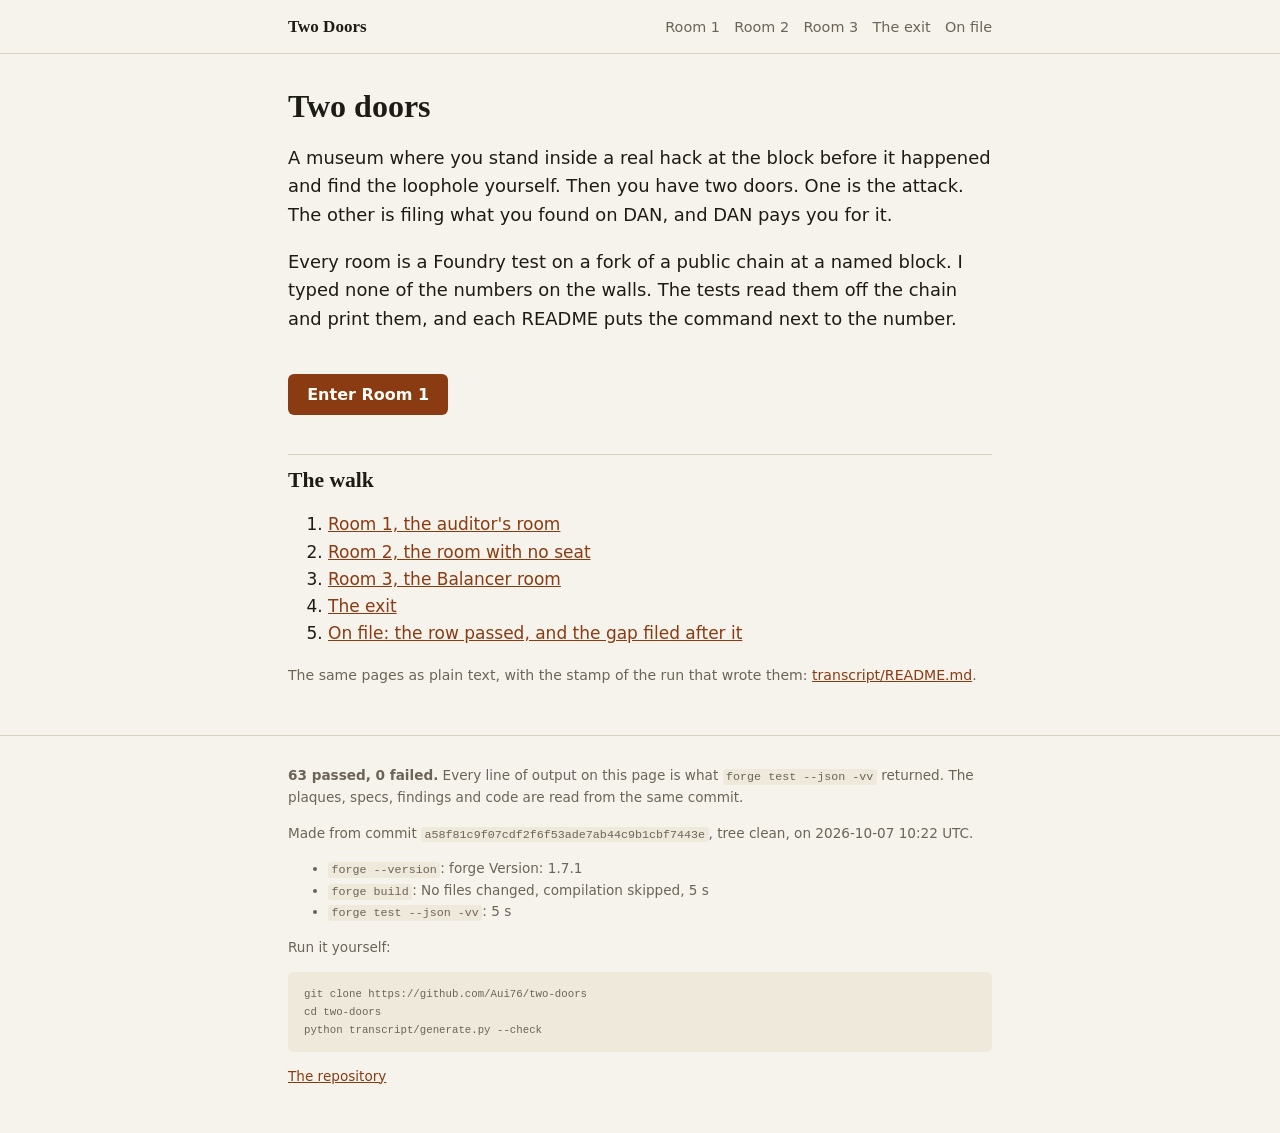
==== transcript/site/index.html @ e461af33 "The transcript and the walk are made from a58f81c generate.py ran from a clean tree at a58f81c on 20" ====
<!doctype html>
<html lang="en">
<head>
<meta charset="utf-8">
<meta name="viewport" content="width=device-width, initial-scale=1">
<title>Two Doors</title>
<meta name="description" content="A museum where you stand inside a real hack at the block before it happened and find the loophole yourself.">
<link rel="stylesheet" href="style.css">
<script>document.documentElement.className = "js";</script>
<script src="walk.js" defer></script>
</head>
<body>
<header><div class="bar"><a class="home" href="index.html">Two Doors</a><nav><a href="room-1.html">Room 1</a><a href="room-2.html">Room 2</a><a href="room-3.html">Room 3</a><a href="exit.html">The exit</a><a href="record.html">On file</a></nav></div></header>
<main>
<h1>Two doors</h1>
<div class="lede">
<p>A museum where you stand inside a real hack at the block before it happened and find the loophole yourself. Then you have two doors. One is the attack. The other is filing what you found on DAN, and DAN pays you for it.</p>
<p>Every room is a Foundry test on a fork of a public chain at a named block. I typed none of the numbers on the walls. The tests read them off the chain and print them, and each README puts the command next to the number.</p>
</div>
<p class="next"><a class="btn" href="room-1.html">Enter Room 1</a></p>
<h2>The walk</h2>
<ol>
<li><a href="room-1.html">Room 1, the auditor&#x27;s room</a></li>
<li><a href="room-2.html">Room 2, the room with no seat</a></li>
<li><a href="room-3.html">Room 3, the Balancer room</a></li>
<li><a href="exit.html">The exit</a></li>
<li><a href="record.html">On file: the row passed, and the gap filed after it</a></li>
</ol>
<p class="muted">The same pages as plain text, with the stamp of the run that wrote them: <a href="https://github.com/Aui76/two-doors/blob/main/transcript/README.md">transcript/README.md</a>.</p>
</main>
<footer><div class="bar">
<p><strong>63 passed, 0 failed.</strong> Every line of output on this page is what <code>forge test --json -vv</code> returned. The plaques, specs, findings and code are read from the same commit.</p>
<!-- stamp -->
<p>Made from commit <code>a58f81c9f07cdf2f6f53ade7ab44c9b1cbf7443e</code>, tree clean, on 2026-10-07 10:22 UTC.</p>
<ul><li><code>forge --version</code>: forge Version: 1.7.1</li><li><code>forge build</code>: No files changed, compilation skipped, 5 s</li><li><code>forge test --json -vv</code>: 5 s</li></ul>
<!-- /stamp -->
<p>Run it yourself:</p>
<pre><code>git clone https://github.com/Aui76/two-doors
cd two-doors
python transcript/generate.py --check</code></pre>
<p><a href="https://github.com/Aui76/two-doors">The repository</a></p>
</div></footer>
</body>
</html>
---- transcript/site/style.css ----
:root {
  --bg: #f6f3ec; --fg: #1d1b16; --muted: #6b6457; --rule: #d8d1c2; --card: #fffdf8;
  --code-bg: #efe9dc; --accent: #8a3b12; --accent-fg: #fffdf8; --ok: #2f6b2f; --bad: #a12a1a;
  --door: #ebe4d4;
}
@media (prefers-color-scheme: dark) {
  :root:not([data-theme="light"]) {
    --bg: #15140f; --fg: #ebe6da; --muted: #a39b8a; --rule: #3a362d; --card: #1d1b16;
    --code-bg: #24221b; --accent: #e08a52; --accent-fg: #15140f; --ok: #8cc58c; --bad: #ef8a78;
    --door: #26231b;
  }
}
:root[data-theme="dark"] {
  --bg: #15140f; --fg: #ebe6da; --muted: #a39b8a; --rule: #3a362d; --card: #1d1b16;
  --code-bg: #24221b; --accent: #e08a52; --accent-fg: #15140f; --ok: #8cc58c; --bad: #ef8a78;
  --door: #26231b;
}
* { box-sizing: border-box; }
html { -webkit-text-size-adjust: 100%; }
body { margin: 0; background: var(--bg); color: var(--fg);
  font: 17px/1.6 system-ui, -apple-system, "Segoe UI", sans-serif; }
main, header .bar, footer .bar { max-width: 46rem; margin: 0 auto; padding: 0 16px; }
header { border-bottom: 1px solid var(--rule); }
header .bar { display: flex; flex-wrap: wrap; gap: .25rem 1rem; align-items: baseline; padding-top: .8rem; padding-bottom: .8rem; }
header .home { font-family: Georgia, "Times New Roman", serif; font-weight: bold; color: var(--fg); text-decoration: none; margin-right: auto; }
header nav a { color: var(--muted); text-decoration: none; font-size: .9rem; }
header nav a[aria-current] { color: var(--accent); font-weight: 600; }
header nav { display: flex; flex-wrap: wrap; gap: .2rem .9rem; }
h1, h2, h3 { font-family: Georgia, "Times New Roman", serif; line-height: 1.25; }
h1 { font-size: 2rem; margin: 2rem 0 1rem; }
h2 { font-size: 1.35rem; margin: 2.4rem 0 .6rem; padding-top: .8rem; border-top: 1px solid var(--rule); }
h3 { font-size: 1.1rem; margin: 1.6rem 0 .4rem; }
h4 { font-size: .95rem; margin: 1.4rem 0 .3rem; font-weight: 600; }
a { color: var(--accent); }
code { font: .86em/1.4 ui-monospace, "Cascadia Mono", Consolas, monospace; background: var(--code-bg); padding: .08em .3em; border-radius: 3px; overflow-wrap: anywhere; }
pre { background: var(--code-bg); padding: .8rem 1rem; border-radius: 6px; overflow-x: auto; font-size: .82rem; line-height: 1.45; }
pre code { background: none; padding: 0; overflow-wrap: normal; }
blockquote { margin: 1rem 0; padding: .1rem 1rem; border-left: 3px solid var(--rule); color: var(--muted); }
table { border-collapse: collapse; font-size: .82rem; display: block; overflow-x: auto; }
th, td { border: 1px solid var(--rule); padding: .3rem .5rem; text-align: left; vertical-align: top; }
.lede { font-size: 1.12rem; }
.muted, .src { color: var(--muted); font-size: .88rem; }
.plaque { background: var(--card); border: 1px solid var(--rule); border-radius: 8px; padding: .4rem 1.2rem; }
.spec ol { padding-left: 1.4rem; }
.spec li { margin: .5rem 0; }
.spec li code.id { font-size: .78em; }
.excerpt pre { counter-reset: none; }
.ln { color: var(--muted); user-select: none; }
.test { margin: .5rem 0 .9rem; }
.test p { margin: .2rem 0; }
.pass { color: var(--ok); font-weight: 600; }
.fail { color: var(--bad); font-weight: 600; }
details { background: var(--card); border: 1px solid var(--rule); border-radius: 8px; padding: .6rem 1rem; margin: 1rem 0; }
details > summary { cursor: pointer; font-weight: 600; }
details.hunt > summary { color: var(--accent); }
details.hunt blockquote { color: var(--fg); border-left-color: var(--accent); font-size: 1.05rem; }
.btn { display: inline-block; background: var(--accent); color: var(--accent-fg); border: 0; border-radius: 6px;
  padding: .7rem 1.2rem; font: 600 1rem/1.2 system-ui, sans-serif; text-decoration: none; cursor: pointer; }
.btn:focus-visible, details > summary:focus-visible { outline: 3px solid var(--fg); outline-offset: 2px; }
.doors { display: grid; grid-template-columns: 1fr 1fr; gap: .8rem; margin: 1rem 0; }
@media (max-width: 560px) { .doors { grid-template-columns: 1fr; } }
.doors button { text-align: left; background: var(--door); color: var(--fg); border: 1px solid var(--rule);
  border-radius: 8px; padding: .9rem 1rem; font: inherit; cursor: pointer; }
.doors button strong { display: block; font-family: Georgia, serif; font-size: 1.1rem; }
.doors button[aria-pressed="true"] { border-color: var(--accent); box-shadow: inset 0 0 0 2px var(--accent); }
.door { border-left: 3px solid var(--accent); padding-left: 1rem; margin: 1.5rem 0; }
.js .door:not(.open) { display: none; }
dl.filed dt { font-weight: 600; margin-top: .6rem; }
dl.filed dd { margin: 0; }
.next { margin: 2.5rem 0 1rem; }
footer { border-top: 1px solid var(--rule); margin-top: 3rem; }
footer .bar { padding-top: 1rem; padding-bottom: 2rem; font-size: .85rem; color: var(--muted); }
footer pre { font-size: .78rem; }
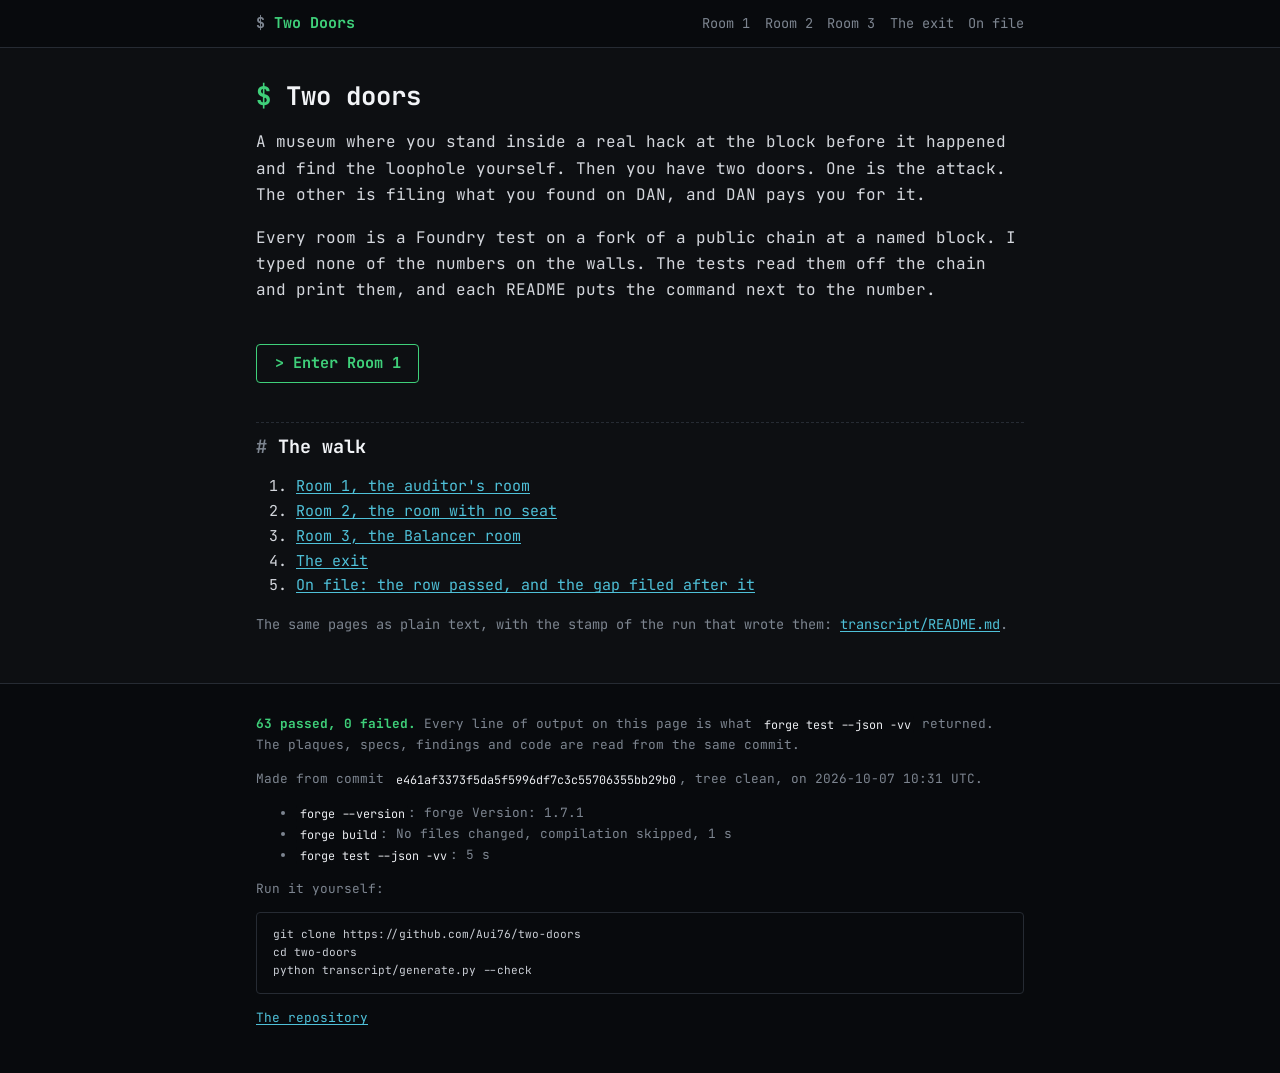
==== commit e4c6310e: "The walk looks like forge test in a terminal walk.py's stylesheet is now a dark terminal: one monosp" ====
--- a/transcript/site/index.html
+++ b/transcript/site/index.html
@@ -5,6 +5,9 @@
 <meta name="viewport" content="width=device-width, initial-scale=1">
 <title>Two Doors</title>
 <meta name="description" content="A museum where you stand inside a real hack at the block before it happened and find the loophole yourself.">
+<link rel="preconnect" href="https://fonts.googleapis.com">
+<link rel="preconnect" href="https://fonts.gstatic.com" crossorigin>
+<link rel="stylesheet" href="https://fonts.googleapis.com/css2?family=JetBrains+Mono:wght@400;600;700&display=swap">
 <link rel="stylesheet" href="style.css">
 <script>document.documentElement.className = "js";</script>
 <script src="walk.js" defer></script>
@@ -31,8 +34,8 @@
 <footer><div class="bar">
 <p><strong>63 passed, 0 failed.</strong> Every line of output on this page is what <code>forge test --json -vv</code> returned. The plaques, specs, findings and code are read from the same commit.</p>
 <!-- stamp -->
-<p>Made from commit <code>a58f81c9f07cdf2f6f53ade7ab44c9b1cbf7443e</code>, tree clean, on 2026-10-07 10:22 UTC.</p>
-<ul><li><code>forge --version</code>: forge Version: 1.7.1</li><li><code>forge build</code>: No files changed, compilation skipped, 5 s</li><li><code>forge test --json -vv</code>: 5 s</li></ul>
+<p>Made from commit <code>e461af3373f5da5f5996df7c3c55706355bb29b0</code>, tree clean, on 2026-10-07 10:31 UTC.</p>
+<ul><li><code>forge --version</code>: forge Version: 1.7.1</li><li><code>forge build</code>: No files changed, compilation skipped, 1 s</li><li><code>forge test --json -vv</code>: 5 s</li></ul>
 <!-- /stamp -->
 <p>Run it yourself:</p>
 <pre><code>git clone https://github.com/Aui76/two-doors
--- a/transcript/site/style.css
+++ b/transcript/site/style.css
@@ -1,73 +1,75 @@
 :root {
-  --bg: #f6f3ec; --fg: #1d1b16; --muted: #6b6457; --rule: #d8d1c2; --card: #fffdf8;
-  --code-bg: #efe9dc; --accent: #8a3b12; --accent-fg: #fffdf8; --ok: #2f6b2f; --bad: #a12a1a;
-  --door: #ebe4d4;
-}
-@media (prefers-color-scheme: dark) {
-  :root:not([data-theme="light"]) {
-    --bg: #15140f; --fg: #ebe6da; --muted: #a39b8a; --rule: #3a362d; --card: #1d1b16;
-    --code-bg: #24221b; --accent: #e08a52; --accent-fg: #15140f; --ok: #8cc58c; --bad: #ef8a78;
-    --door: #26231b;
-  }
-}
-:root[data-theme="dark"] {
-  --bg: #15140f; --fg: #ebe6da; --muted: #a39b8a; --rule: #3a362d; --card: #1d1b16;
-  --code-bg: #24221b; --accent: #e08a52; --accent-fg: #15140f; --ok: #8cc58c; --bad: #ef8a78;
-  --door: #26231b;
+  color-scheme: dark;
+  --bg: #0d0f12; --fg: #d4d7dd; --muted: #7d8590; --rule: #262b33; --card: #12151a;
+  --code-bg: #080a0d; --accent: #4fc1d9; --accent-fg: #0d0f12; --ok: #3fd07a; --bad: #f2584f;
+  --warn: #e6c26a; --door: #12151a;
+  --mono: "JetBrains Mono", ui-monospace, "Cascadia Mono", "SF Mono", Menlo, Consolas, monospace;
 }
 * { box-sizing: border-box; }
 html { -webkit-text-size-adjust: 100%; }
-body { margin: 0; background: var(--bg); color: var(--fg);
-  font: 17px/1.6 system-ui, -apple-system, "Segoe UI", sans-serif; }
-main, header .bar, footer .bar { max-width: 46rem; margin: 0 auto; padding: 0 16px; }
-header { border-bottom: 1px solid var(--rule); }
-header .bar { display: flex; flex-wrap: wrap; gap: .25rem 1rem; align-items: baseline; padding-top: .8rem; padding-bottom: .8rem; }
-header .home { font-family: Georgia, "Times New Roman", serif; font-weight: bold; color: var(--fg); text-decoration: none; margin-right: auto; }
-header nav a { color: var(--muted); text-decoration: none; font-size: .9rem; }
-header nav a[aria-current] { color: var(--accent); font-weight: 600; }
+body { margin: 0; background: var(--bg); color: var(--fg); font: 15px/1.65 var(--mono); }
+main, header .bar, footer .bar { max-width: 50rem; margin: 0 auto; padding: 0 16px; }
+header { border-bottom: 1px solid var(--rule); background: var(--code-bg); }
+header .bar { display: flex; flex-wrap: wrap; gap: .25rem 1rem; align-items: baseline; padding-top: .7rem; padding-bottom: .7rem; }
+header .home { font-weight: 700; color: var(--ok); text-decoration: none; margin-right: auto; }
+header .home::before { content: "$ "; color: var(--muted); }
+header nav a { color: var(--muted); text-decoration: none; font-size: .85rem; }
+header nav a:hover { color: var(--fg); }
+header nav a[aria-current] { color: var(--accent); font-weight: 700; }
 header nav { display: flex; flex-wrap: wrap; gap: .2rem .9rem; }
-h1, h2, h3 { font-family: Georgia, "Times New Roman", serif; line-height: 1.25; }
-h1 { font-size: 2rem; margin: 2rem 0 1rem; }
-h2 { font-size: 1.35rem; margin: 2.4rem 0 .6rem; padding-top: .8rem; border-top: 1px solid var(--rule); }
-h3 { font-size: 1.1rem; margin: 1.6rem 0 .4rem; }
-h4 { font-size: .95rem; margin: 1.4rem 0 .3rem; font-weight: 600; }
-a { color: var(--accent); }
-code { font: .86em/1.4 ui-monospace, "Cascadia Mono", Consolas, monospace; background: var(--code-bg); padding: .08em .3em; border-radius: 3px; overflow-wrap: anywhere; }
-pre { background: var(--code-bg); padding: .8rem 1rem; border-radius: 6px; overflow-x: auto; font-size: .82rem; line-height: 1.45; }
-pre code { background: none; padding: 0; overflow-wrap: normal; }
-blockquote { margin: 1rem 0; padding: .1rem 1rem; border-left: 3px solid var(--rule); color: var(--muted); }
-table { border-collapse: collapse; font-size: .82rem; display: block; overflow-x: auto; }
+h1, h2, h3, h4 { font-family: var(--mono); line-height: 1.3; color: #f2f4f7; }
+h1 { font-size: 1.6rem; margin: 2rem 0 1rem; }
+h1::before { content: "$ "; color: var(--ok); }
+h2 { font-size: 1.15rem; margin: 2.4rem 0 .6rem; padding-top: .8rem; border-top: 1px dashed var(--rule); }
+h2::before { content: "# "; color: var(--muted); }
+h3 { font-size: 1rem; margin: 1.6rem 0 .4rem; color: var(--warn); }
+h4 { font-size: .9rem; margin: 1.4rem 0 .3rem; font-weight: 600; }
+a { color: var(--accent); text-underline-offset: 2px; }
+code { font: .92em/1.4 var(--mono); background: var(--code-bg); color: #e8eaee; padding: .05em .3em; border-radius: 3px; overflow-wrap: anywhere; }
+h4 a code, h4 code { background: none; padding: 0; color: var(--accent); }
+pre { background: var(--code-bg); border: 1px solid var(--rule); padding: .8rem 1rem; border-radius: 4px; overflow-x: auto; font-size: .8rem; line-height: 1.5; color: #c9cdd4; }
+pre code { background: none; padding: 0; overflow-wrap: normal; color: inherit; }
+blockquote { margin: 1rem 0; padding: .1rem 1rem; border-left: 2px solid var(--rule); color: var(--muted); }
+table { border-collapse: collapse; font-size: .8rem; display: block; overflow-x: auto; }
 th, td { border: 1px solid var(--rule); padding: .3rem .5rem; text-align: left; vertical-align: top; }
-.lede { font-size: 1.12rem; }
-.muted, .src { color: var(--muted); font-size: .88rem; }
-.plaque { background: var(--card); border: 1px solid var(--rule); border-radius: 8px; padding: .4rem 1.2rem; }
-.spec ol { padding-left: 1.4rem; }
+th { color: var(--warn); }
+.lede { font-size: 1rem; }
+.muted, .src { color: var(--muted); font-size: .85rem; }
+.plaque { background: var(--card); border: 1px solid var(--rule); border-radius: 4px; padding: .4rem 1.2rem; }
+.spec ol { padding-left: 1.6rem; }
 .spec li { margin: .5rem 0; }
-.spec li code.id { font-size: .78em; }
+.spec li::marker { color: var(--muted); }
+.spec li code.id { font-size: .85em; }
 .excerpt pre { counter-reset: none; }
-.ln { color: var(--muted); user-select: none; }
+.ln { color: #4a525d; user-select: none; }
 .test { margin: .5rem 0 .9rem; }
 .test p { margin: .2rem 0; }
-.pass { color: var(--ok); font-weight: 600; }
-.fail { color: var(--bad); font-weight: 600; }
-details { background: var(--card); border: 1px solid var(--rule); border-radius: 8px; padding: .6rem 1rem; margin: 1rem 0; }
-details > summary { cursor: pointer; font-weight: 600; }
-details.hunt > summary { color: var(--accent); }
-details.hunt blockquote { color: var(--fg); border-left-color: var(--accent); font-size: 1.05rem; }
-.btn { display: inline-block; background: var(--accent); color: var(--accent-fg); border: 0; border-radius: 6px;
-  padding: .7rem 1.2rem; font: 600 1rem/1.2 system-ui, sans-serif; text-decoration: none; cursor: pointer; }
-.btn:focus-visible, details > summary:focus-visible { outline: 3px solid var(--fg); outline-offset: 2px; }
+.test p code { background: none; padding: 0; }
+.pass { color: var(--ok); font-weight: 700; }
+.fail { color: var(--bad); font-weight: 700; }
+details { background: var(--card); border: 1px solid var(--rule); border-radius: 4px; padding: .6rem 1rem; margin: 1rem 0; }
+details > summary { cursor: pointer; font-weight: 700; }
+details.hunt > summary { color: var(--warn); }
+details.hunt blockquote { color: var(--fg); border-left-color: var(--warn); }
+.btn { display: inline-block; background: transparent; color: var(--ok); border: 1px solid var(--ok); border-radius: 4px;
+  padding: .6rem 1.1rem; font: 700 .95rem/1.2 var(--mono); text-decoration: none; cursor: pointer; }
+.btn::before { content: "> "; }
+.btn:hover { background: var(--ok); color: var(--bg); }
+.btn:focus-visible, details > summary:focus-visible, .doors button:focus-visible { outline: 2px solid var(--accent); outline-offset: 2px; }
 .doors { display: grid; grid-template-columns: 1fr 1fr; gap: .8rem; margin: 1rem 0; }
 @media (max-width: 560px) { .doors { grid-template-columns: 1fr; } }
 .doors button { text-align: left; background: var(--door); color: var(--fg); border: 1px solid var(--rule);
-  border-radius: 8px; padding: .9rem 1rem; font: inherit; cursor: pointer; }
-.doors button strong { display: block; font-family: Georgia, serif; font-size: 1.1rem; }
-.doors button[aria-pressed="true"] { border-color: var(--accent); box-shadow: inset 0 0 0 2px var(--accent); }
-.door { border-left: 3px solid var(--accent); padding-left: 1rem; margin: 1.5rem 0; }
+  border-radius: 4px; padding: .9rem 1rem; font: inherit; cursor: pointer; }
+.doors button:hover { border-color: var(--muted); }
+.doors button strong { display: block; font-size: 1rem; color: var(--accent); }
+.doors button[aria-pressed="true"] { border-color: var(--ok); box-shadow: inset 0 0 0 1px var(--ok); }
+.doors button[aria-pressed="true"] strong { color: var(--ok); }
+.door { border-left: 2px solid var(--ok); padding-left: 1rem; margin: 1.5rem 0; }
 .js .door:not(.open) { display: none; }
-dl.filed dt { font-weight: 600; margin-top: .6rem; }
+dl.filed dt { font-weight: 700; margin-top: .6rem; color: var(--warn); }
 dl.filed dd { margin: 0; }
 .next { margin: 2.5rem 0 1rem; }
-footer { border-top: 1px solid var(--rule); margin-top: 3rem; }
-footer .bar { padding-top: 1rem; padding-bottom: 2rem; font-size: .85rem; color: var(--muted); }
-footer pre { font-size: .78rem; }
+footer { border-top: 1px solid var(--rule); margin-top: 3rem; background: var(--code-bg); }
+footer .bar { padding-top: 1rem; padding-bottom: 2rem; font-size: .8rem; color: var(--muted); }
+footer strong { color: var(--ok); }
+footer pre { font-size: .76rem; }
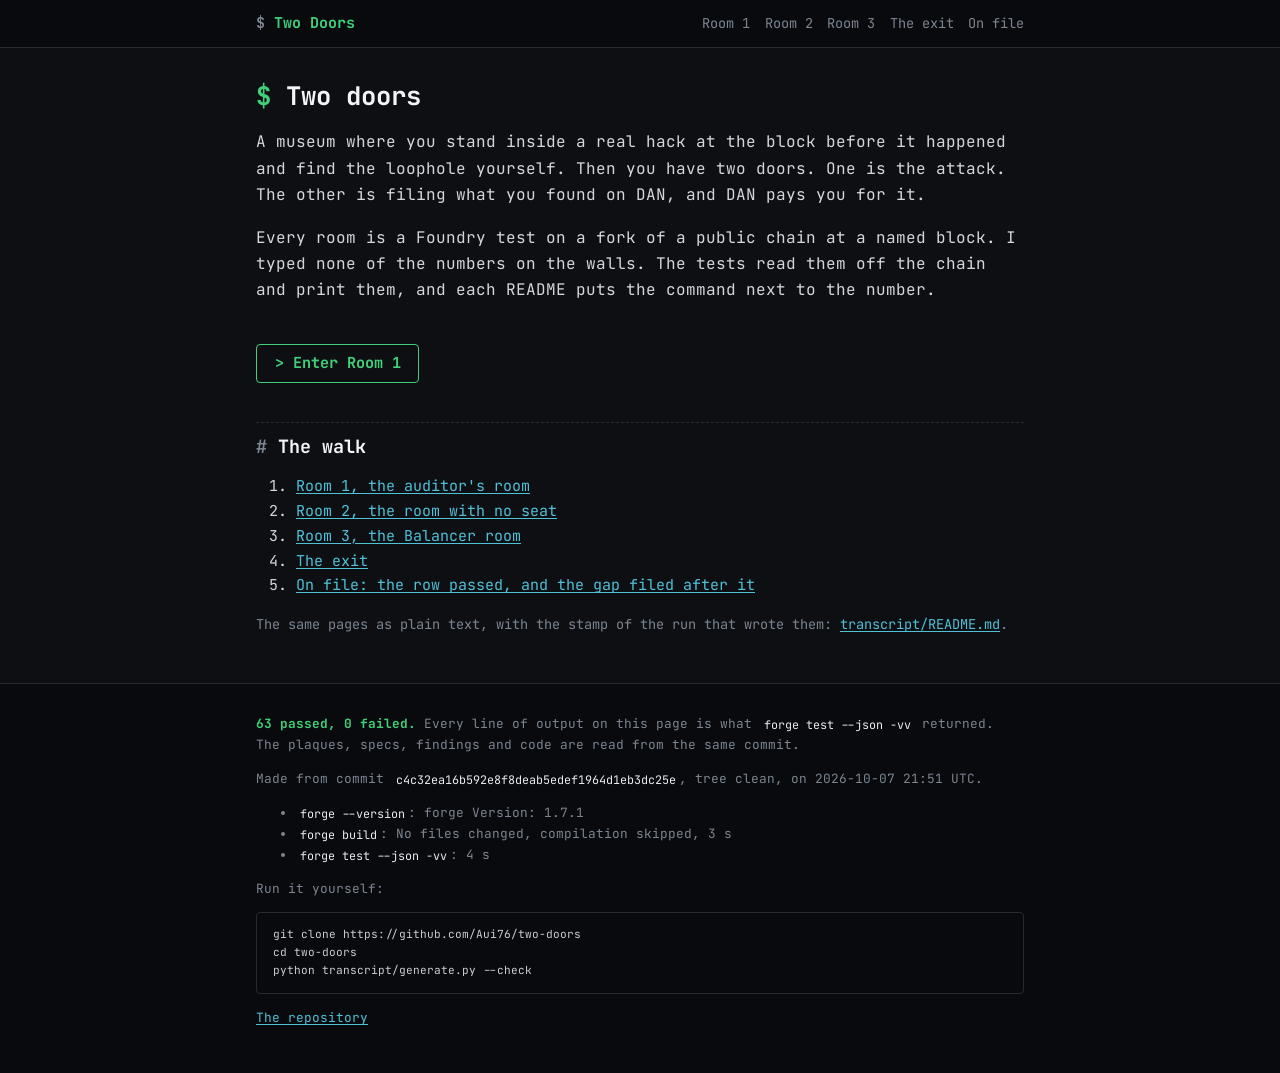
==== commit 85c036f9: "The transcript and the walk are made from c4c32ea generate.py ran from a clean tree at c4c32ea on 20" ====
--- a/transcript/site/index.html
+++ b/transcript/site/index.html
@@ -1,4 +1,5 @@
 <!doctype html>
+<!-- SPDX-License-Identifier: MIT -->
 <html lang="en">
 <head>
 <meta charset="utf-8">
@@ -34,8 +35,8 @@
 <footer><div class="bar">
 <p><strong>63 passed, 0 failed.</strong> Every line of output on this page is what <code>forge test --json -vv</code> returned. The plaques, specs, findings and code are read from the same commit.</p>
 <!-- stamp -->
-<p>Made from commit <code>e461af3373f5da5f5996df7c3c55706355bb29b0</code>, tree clean, on 2026-10-07 10:31 UTC.</p>
-<ul><li><code>forge --version</code>: forge Version: 1.7.1</li><li><code>forge build</code>: No files changed, compilation skipped, 1 s</li><li><code>forge test --json -vv</code>: 5 s</li></ul>
+<p>Made from commit <code>c4c32ea16b592e8f8deab5edef1964d1eb3dc25e</code>, tree clean, on 2026-10-07 21:51 UTC.</p>
+<ul><li><code>forge --version</code>: forge Version: 1.7.1</li><li><code>forge build</code>: No files changed, compilation skipped, 3 s</li><li><code>forge test --json -vv</code>: 4 s</li></ul>
 <!-- /stamp -->
 <p>Run it yourself:</p>
 <pre><code>git clone https://github.com/Aui76/two-doors
--- a/transcript/site/style.css
+++ b/transcript/site/style.css
@@ -1,3 +1,4 @@
+/* SPDX-License-Identifier: MIT */
 :root {
   color-scheme: dark;
   --bg: #0d0f12; --fg: #d4d7dd; --muted: #7d8590; --rule: #262b33; --card: #12151a;
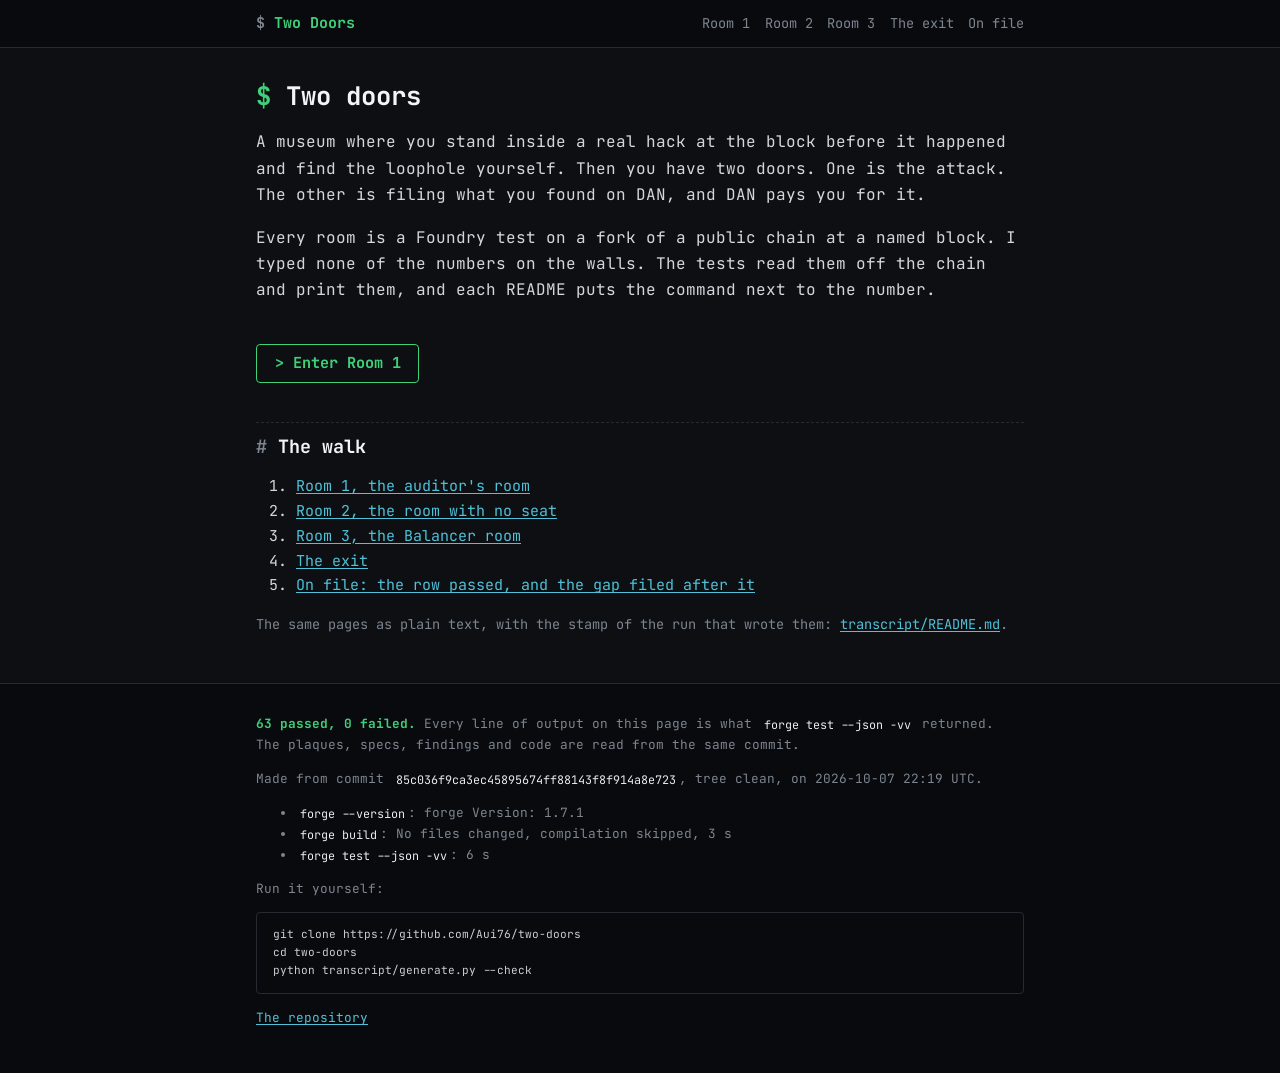
==== commit efef3d0d: "The walk counts its visitors with Vercel Web Analytics walk.py writes two lines into the head of eve" ====
--- a/transcript/site/index.html
+++ b/transcript/site/index.html
@@ -12,6 +12,8 @@
 <link rel="stylesheet" href="style.css">
 <script>document.documentElement.className = "js";</script>
 <script src="walk.js" defer></script>
+<script>window.va = window.va || function () { (window.vaq = window.vaq || []).push(arguments); };</script>
+<script src="/_vercel/insights/script.js" defer></script>
 </head>
 <body>
 <header><div class="bar"><a class="home" href="index.html">Two Doors</a><nav><a href="room-1.html">Room 1</a><a href="room-2.html">Room 2</a><a href="room-3.html">Room 3</a><a href="exit.html">The exit</a><a href="record.html">On file</a></nav></div></header>
@@ -35,8 +37,8 @@
 <footer><div class="bar">
 <p><strong>63 passed, 0 failed.</strong> Every line of output on this page is what <code>forge test --json -vv</code> returned. The plaques, specs, findings and code are read from the same commit.</p>
 <!-- stamp -->
-<p>Made from commit <code>c4c32ea16b592e8f8deab5edef1964d1eb3dc25e</code>, tree clean, on 2026-10-07 21:51 UTC.</p>
-<ul><li><code>forge --version</code>: forge Version: 1.7.1</li><li><code>forge build</code>: No files changed, compilation skipped, 3 s</li><li><code>forge test --json -vv</code>: 4 s</li></ul>
+<p>Made from commit <code>85c036f9ca3ec45895674ff88143f8f914a8e723</code>, tree clean, on 2026-10-07 22:19 UTC.</p>
+<ul><li><code>forge --version</code>: forge Version: 1.7.1</li><li><code>forge build</code>: No files changed, compilation skipped, 3 s</li><li><code>forge test --json -vv</code>: 6 s</li></ul>
 <!-- /stamp -->
 <p>Run it yourself:</p>
 <pre><code>git clone https://github.com/Aui76/two-doors
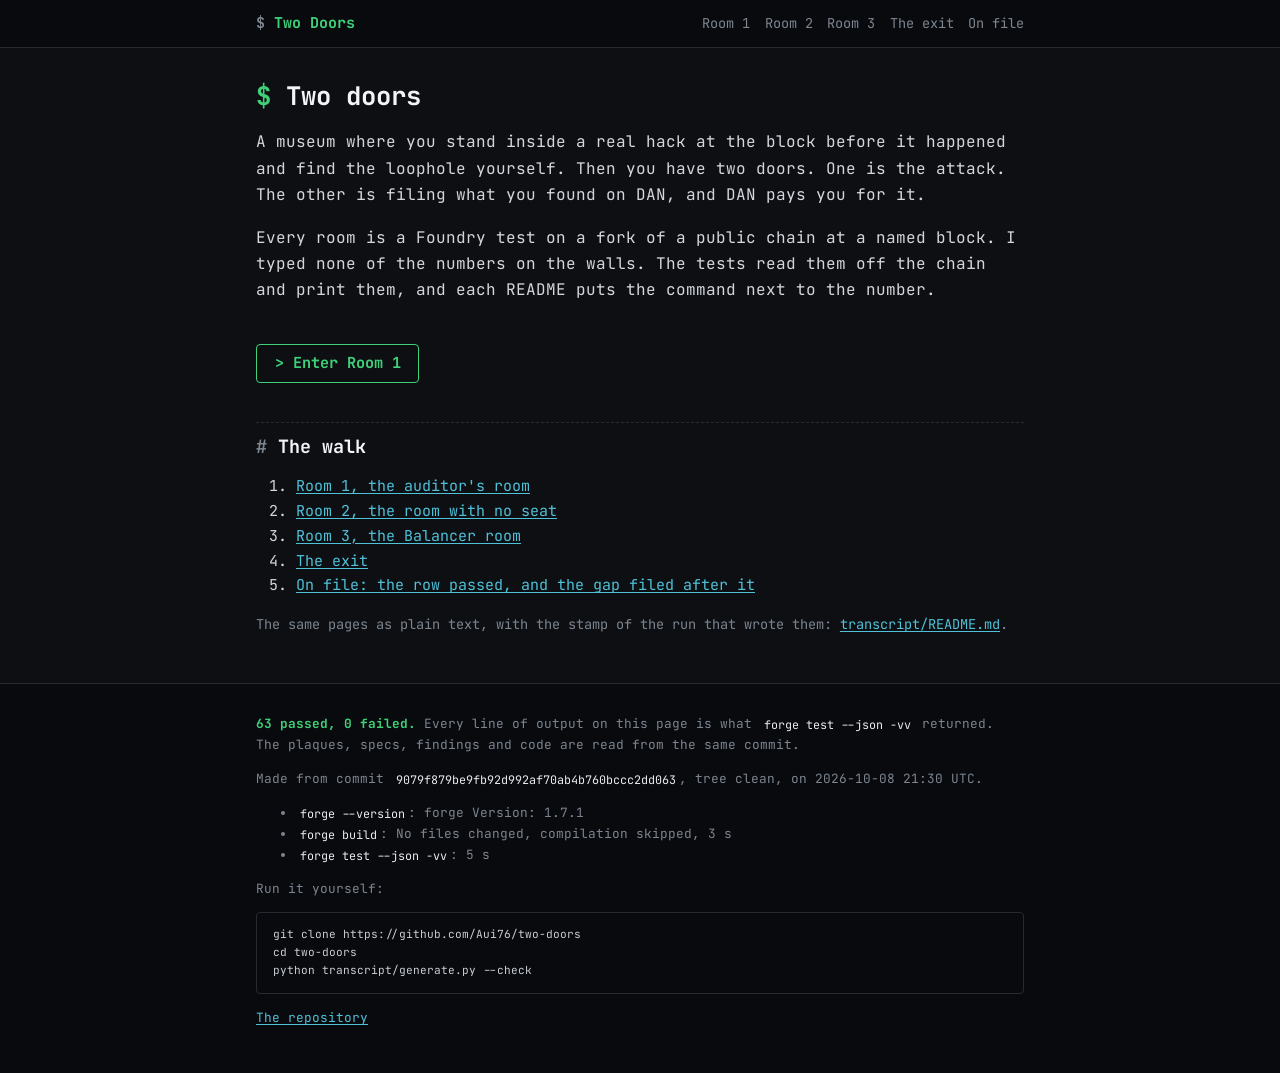
==== commit abff8ece: "The transcript and the walk are made from 9079f87 The exit page now carries its whole plaque. Every " ====
--- a/transcript/site/index.html
+++ b/transcript/site/index.html
@@ -37,8 +37,8 @@
 <footer><div class="bar">
 <p><strong>63 passed, 0 failed.</strong> Every line of output on this page is what <code>forge test --json -vv</code> returned. The plaques, specs, findings and code are read from the same commit.</p>
 <!-- stamp -->
-<p>Made from commit <code>85c036f9ca3ec45895674ff88143f8f914a8e723</code>, tree clean, on 2026-10-07 22:19 UTC.</p>
-<ul><li><code>forge --version</code>: forge Version: 1.7.1</li><li><code>forge build</code>: No files changed, compilation skipped, 3 s</li><li><code>forge test --json -vv</code>: 6 s</li></ul>
+<p>Made from commit <code>9079f879be9fb92d992af70ab4b760bccc2dd063</code>, tree clean, on 2026-10-08 21:30 UTC.</p>
+<ul><li><code>forge --version</code>: forge Version: 1.7.1</li><li><code>forge build</code>: No files changed, compilation skipped, 3 s</li><li><code>forge test --json -vv</code>: 5 s</li></ul>
 <!-- /stamp -->
 <p>Run it yourself:</p>
 <pre><code>git clone https://github.com/Aui76/two-doors
